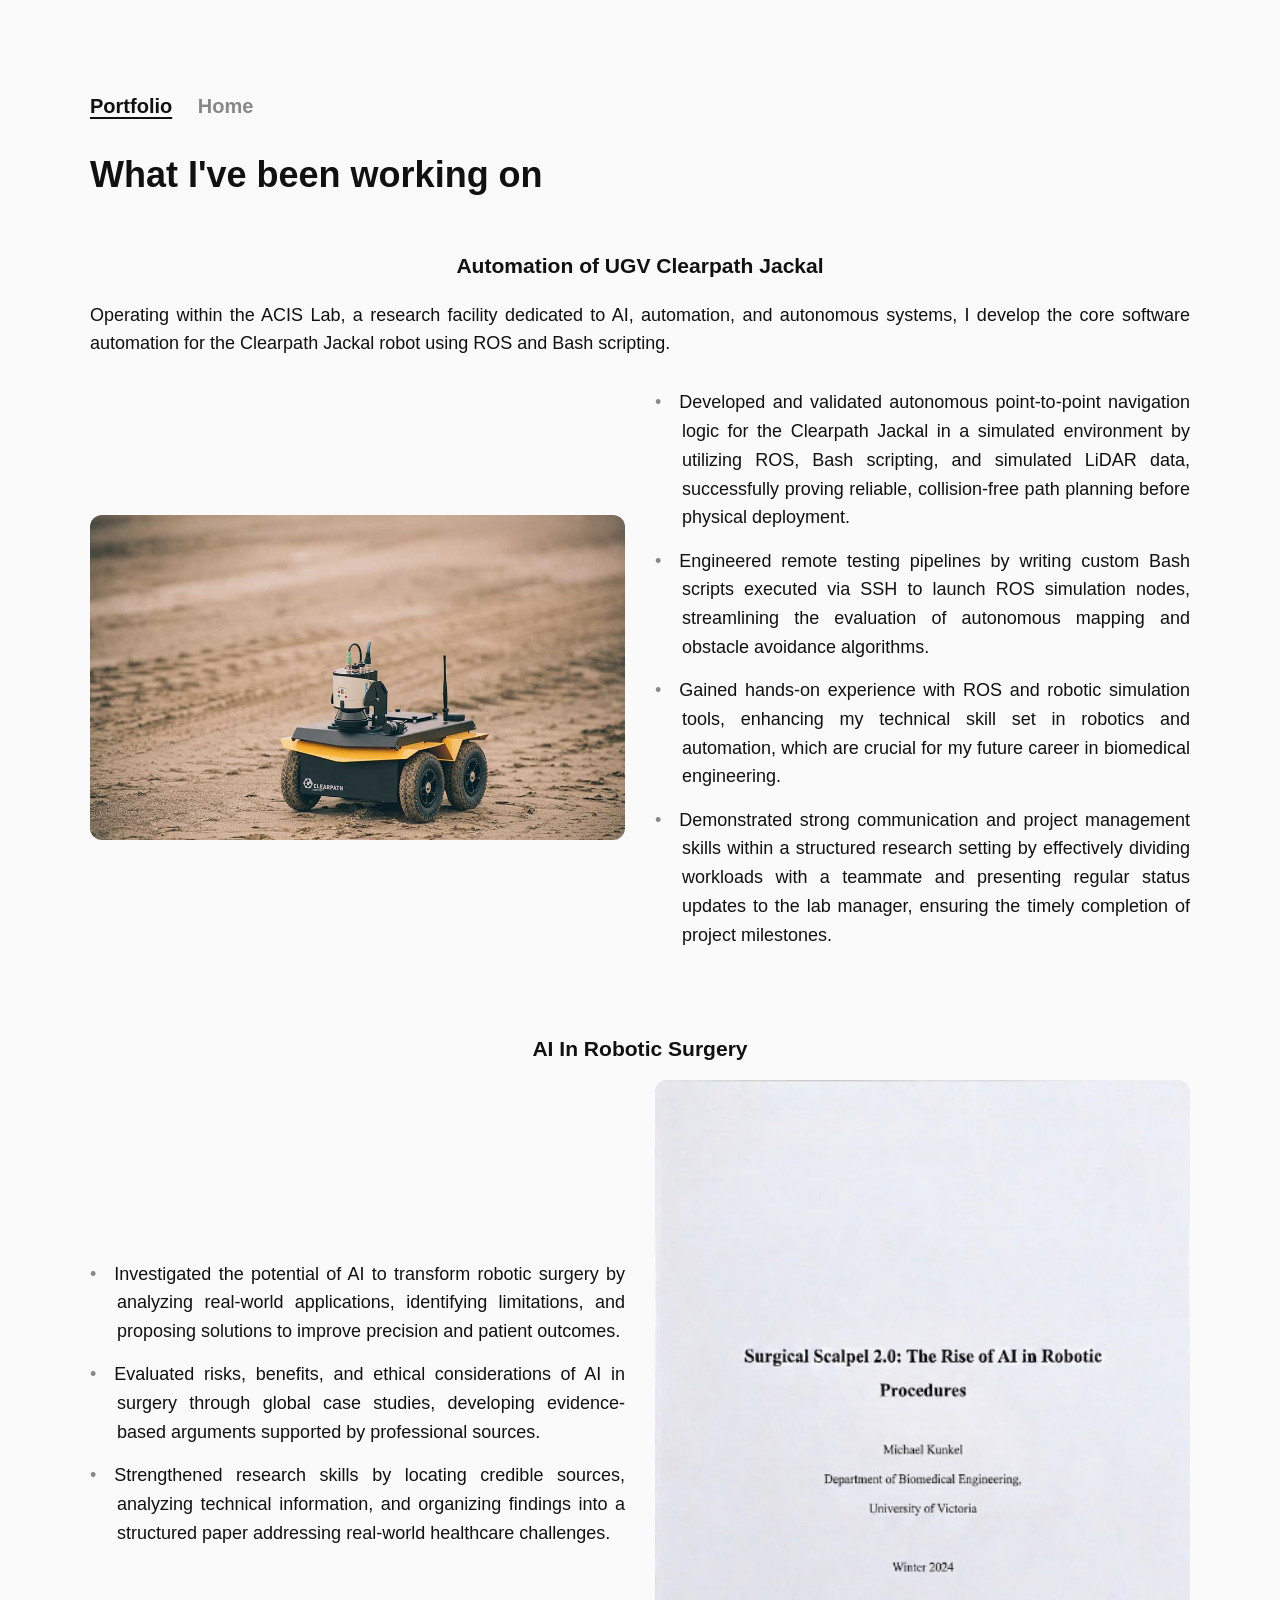
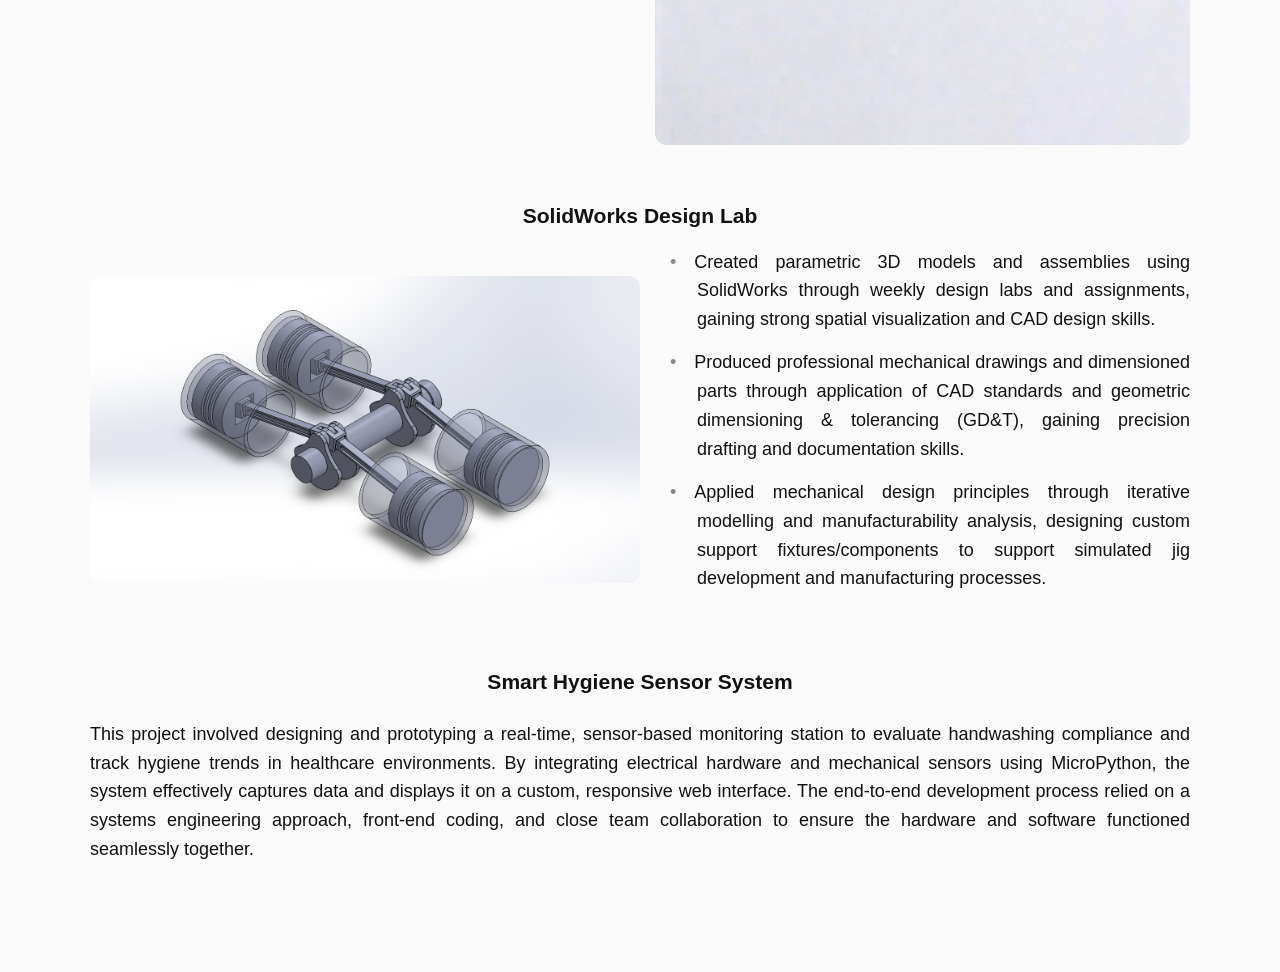
==== projects.html @ eeef533e "Final Version" ====
<!DOCTYPE html>
<html lang="en">


<head>
    <meta charset="UTF-8">
    <meta name="viewport" content="width=device-width, initial-scale=1.0">
    <title>Michael Kunkel</title>

    <link rel="stylesheet" href="style.css">
</head>


<div class="content">

    <nav>
        <a href="projects.html" class="active"> Portfolio</a>
        <a href="index.html">Home</a>
    </nav>

    <h1>What I've been working on</h1>

    <div class="project-card">
        <div>

            <h3 style="text-align: center; margin-bottom: 10px;">Automation of UGV Clearpath Jackal</h3>

            <p style="text-align: justify; margin-bottom: 30px;">Operating within the ACIS Lab, a research facility
                dedicated to AI, automation, and autonomous systems, I develop the core software automation for the
                Clearpath Jackal robot using ROS and Bash scripting.</p>

            <div class="project-card" style="margin-bottom: 10px;">

                <img src="images/project1.jpg" alt="Clearpath Jackal" class="project-img"
                    style="height: 325px; object-fit: cover;">

                <div class="project-text">
                    <ul>
                        <li>Developed and validated autonomous point-to-point navigation logic for the Clearpath
                            Jackal in a simulated environment by utilizing ROS, Bash scripting, and simulated LiDAR
                            data, successfully proving reliable, collision-free path planning before physical
                            deployment.</li>
                        <li>Engineered remote testing pipelines by writing custom Bash scripts executed via SSH to
                            launch ROS simulation nodes, streamlining the evaluation of autonomous mapping and
                            obstacle avoidance algorithms.</li>
                        <li>Gained hands-on experience with ROS and robotic simulation tools, enhancing my technical
                            skill set in robotics and automation, which are crucial for my future career in
                            biomedical engineering.</li>
                        <li>Demonstrated strong communication and project management skills within a structured
                            research setting by effectively dividing workloads with a teammate and presenting
                            regular status updates to the lab manager, ensuring the timely completion of project
                            milestones.</li>
                    </ul>
                </div>

            </div>

        </div>

    </div>

    <div>

        <h3 style="text-align: center; margin-bottom: 15px;">AI In Robotic Surgery</h3>

        <div class="project-card" style="margin-bottom: 10;">

            <div class="project-text">
                <ul>
                    <li>Investigated the potential of AI to transform robotic surgery by analyzing real-world
                        applications, identifying limitations, and proposing solutions to improve precision and
                        patient outcomes.</li>
                    <li>Evaluated risks, benefits, and ethical considerations of AI in surgery through global case
                        studies, developing evidence-based arguments supported by professional sources.</li>
                    <li>Strengthened research skills by locating credible sources, analyzing technical information,
                        and organizing findings into a structured paper addressing real-world healthcare challenges.
                    </li>
                </ul>
            </div>

            <img src="images/project2.jpeg" alt="AI in Robotic Surgery" class="project-img">

        </div>

    </div>


    <div>

        <h3 style="text-align: center; margin-bottom: 15px;">SolidWorks Design Lab</h3>

        <div class="project-card" style="margin-bottom: 10;">

            <img src="images/project4.png" alt="SolidWorks Design Lab" class="project-img">

            <div class="project-text">
                <ul>
                    <li>Created parametric 3D models and assemblies using SolidWorks through weekly design labs and
                        assignments, gaining strong spatial visualization and CAD design skills.</li>
                    <li>Produced professional mechanical drawings and dimensioned parts through application of CAD
                        standards and geometric dimensioning & tolerancing (GD&T), gaining precision drafting and
                        documentation skills.</li>
                    <li>Applied mechanical design principles through iterative modelling and manufacturability
                        analysis, designing custom support fixtures/components to support simulated jig development
                        and manufacturing processes.
                    </li>
                </ul>
            </div>

        </div>

    </div>

    <div style="text-align: center;">
        <h3>Smart Hygiene Sensor System</h3>
        <div style="text-align: justify">
            <p>This project involved designing and prototyping a real-time, sensor-based monitoring station to
                evaluate handwashing compliance and track hygiene trends in healthcare environments. By integrating
                electrical hardware and mechanical sensors using MicroPython, the system effectively captures data
                and displays it on a custom, responsive web interface. The end-to-end development process relied on
                a systems engineering approach, front-end coding, and close team collaboration to ensure the
                hardware and software functioned seamlessly together.</p>
        </div>
    </div>

</div>

</body>

</html>
---- style.css ----
:root {
    --bg-color: #fafafa;
    --text-color: #111111;
    --muted-text: #888888;
}

body {
    margin: 0;
    padding: 0;
    font-family: -apple-system, BlinkMacSystemFont, "Segoe UI", Roboto, Helvetica, Arial, sans-serif;
    background-color: var(--bg-color);
    color: var(--text-color);
    -webkit-font-smoothing: antialiased;
}

.hero {
    height: 100vh;
    width: 100%;
    position: relative;

    background-image: url('images/background.jpg');
    background-color: #333;

    background-size: cover;
    background-position: center;

    display: flex;
    flex-direction: column;
    justify-content: center;
    align-items: center;
    text-align: center;
}

.hero-overlay {
    position: absolute;
    top: 0;
    left: 0;
    width: 100%;
    height: 100%;
    background-color: rgba(0, 0, 0, 0.5);
    z-index: 1;
}

.hero-content {
    z-index: 2;
    color: white;
}


.profile-wrapper {
    width: 180px;
    height: 180px;
    border-radius: 50%;
    border: 4px solid white;
    margin-bottom: 20px;

    background-color: #f4f4f4;

    margin-left: auto;
    margin-right: auto;
    display: flex;
    justify-content: center;
    align-items: center;
    overflow: hidden;
}

.profile-pic {
    width: 90%;

    height: auto;
    border-radius: 50%;
}

.project-card {
    display: flex;
    align-items: center;
    gap: 30px;
    margin-bottom: 3em;
}

.project-img {
    width: 50%;
    height: auto;
    border-radius: 12px;
}

.project-text {
    width: 50%;
}

.project-text h3 {
    margin-top: 0;
    font-size: 20px;
    text-align: center;
}

.project-text p {
    text-align: justify;
}

@media (max-width: 600px) {
    .project-card {
        flex-direction: column;
    }

    .project-img,
    .project-text {
        width: 100%;
        height: auto;
    }
}

.hero h1 {
    font-size: 40px;
    margin: 0 0 10px 0;
    color: white;
}

.hero p {
    font-size: 22px;
    margin: 0;
    color: #eeeeee;
}

.content {
    max-width: 1100px;
    margin: 0 auto;
    padding: 10vh 20px 10vh 20px;
    line-height: 1.6;
    font-size: 18px;
}

.content h2 {
    font-size: 16px;
    font-weight: 600;
    margin-top: 3em;
    margin-bottom: 0.8em;
}

ul {
    list-style-type: none;
    padding-left: 0;
    margin-top: 0;
    text-align: justify;
}

li {
    margin-bottom: 0.8em;
    padding-left: 1.5em;
    text-indent: -1.5em;
    text-align: justify;

}

li::before {
    content: "•";
    padding-right: 1em;
    color: var(--muted-text);
}

a {
    color: var(--text-color);
    text-decoration: underline;
    text-underline-offset: 4px;
}

a:hover {
    opacity: 0.5;
}

nav {
    margin-bottom: 1em;
    font-size: 20px;
    font-weight: bold;
}

nav a {
    margin-right: 20px;
    color: var(--muted-text);
    text-decoration: none;
}

nav a.active {
    color: var(--text-color);
    text-decoration: underline;
    text-underline-offset: 4px;
}

nav a:hover {
    color: var(--text-color);
}

.hero-content nav a {
    color: rgba(255, 255, 255, 0.774); /* Change this to whatever color you want! (e.g., #00ff00, lightblue) */
    background-color: transparent; /* Optional: Try adding a background color like #333 to make them look like real buttons */
    padding: 10px 20px; /* Optional: Adds some breathing room if you use a background color */
    border-radius: 8px; /* Optional: Rounds the corners */
    transition: 0.2s ease; /* Makes the hover effect smooth */
}
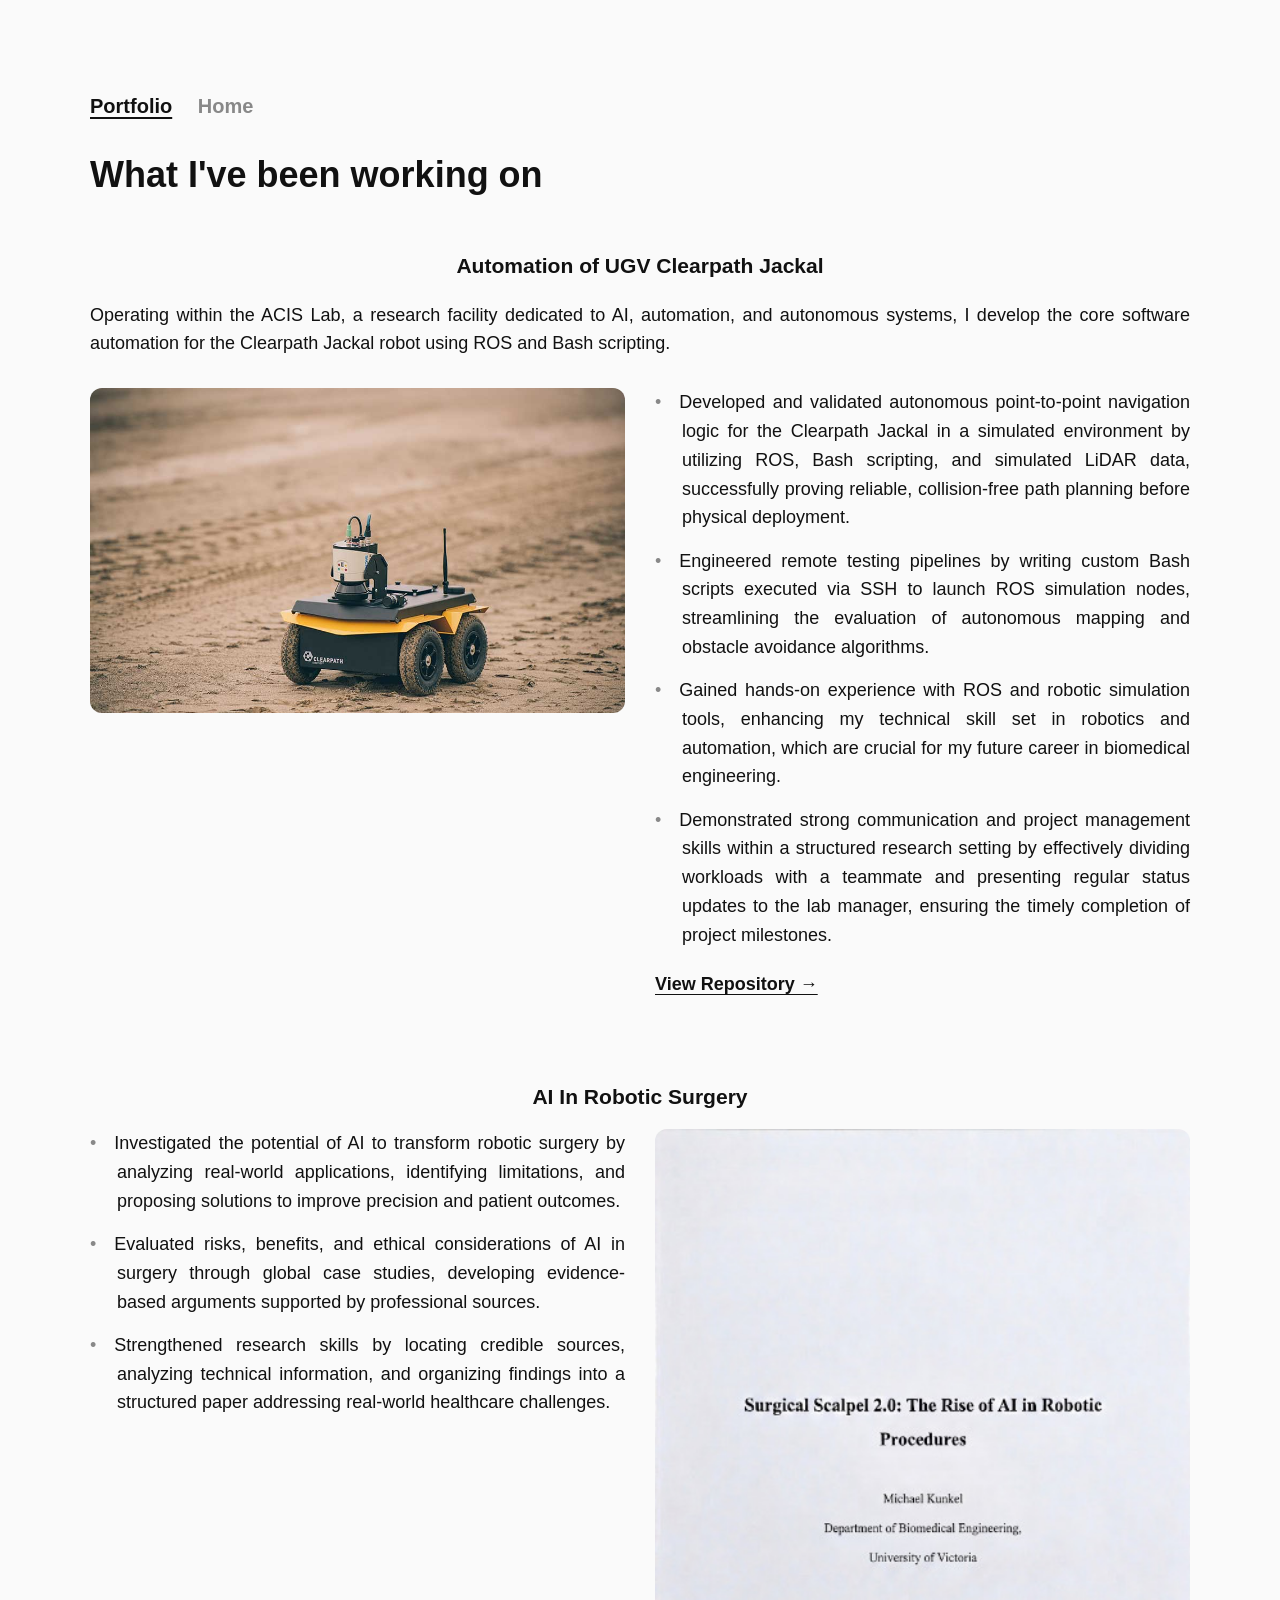
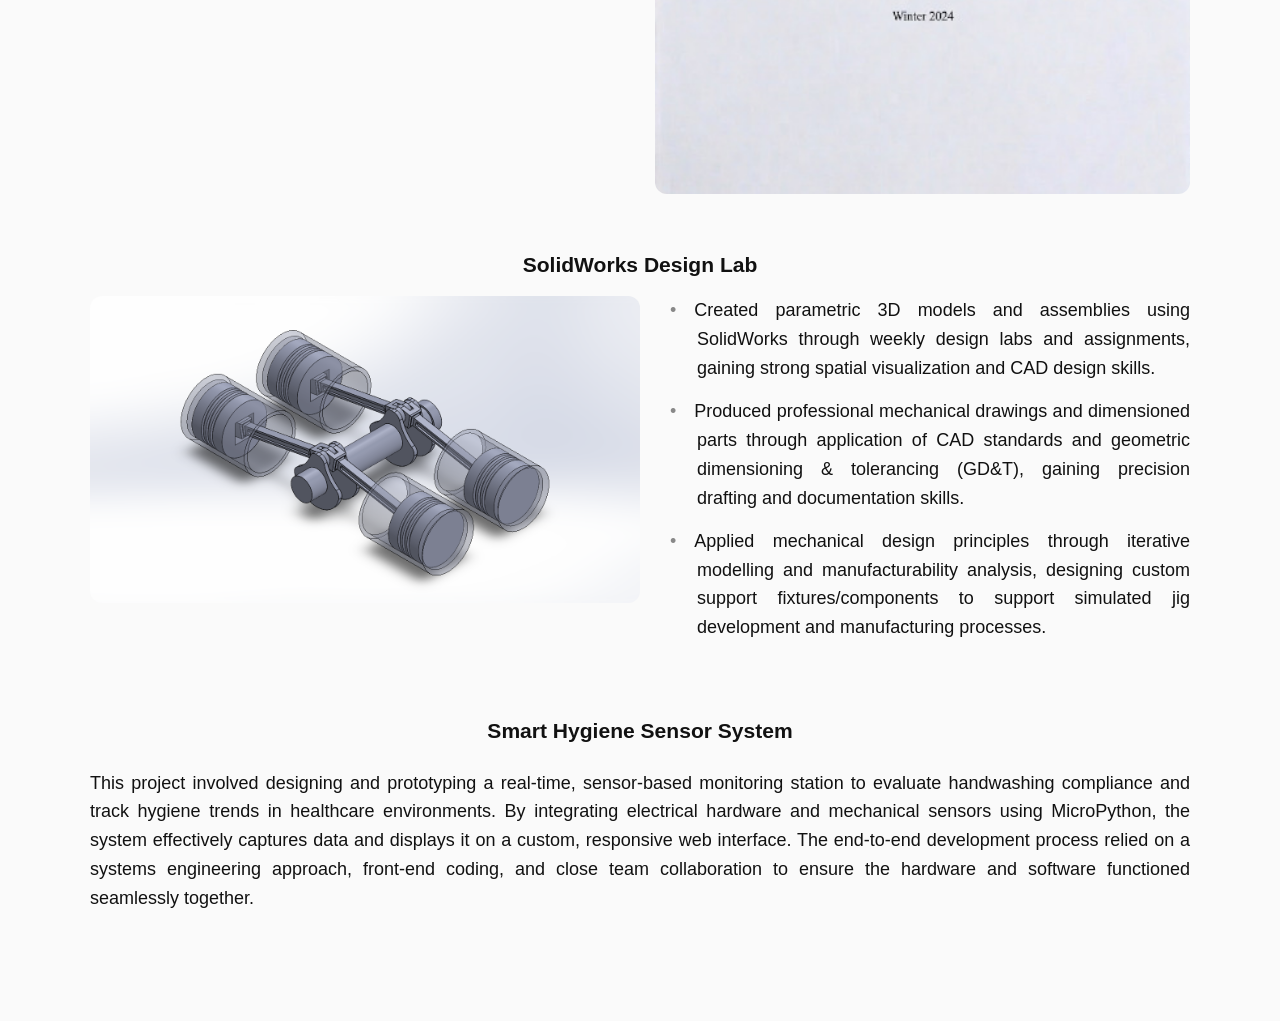
==== commit 66dd52f3: "02/06/2026 Fix: Update project description and add repository link" ====
--- a/projects.html
+++ b/projects.html
@@ -51,6 +51,10 @@
                             regular status updates to the lab manager, ensuring the timely completion of project
                             milestones.</li>
                     </ul>
+                    <p style="margin-top: 20px;">
+                        <a href="https://github.com/MichaelKunkel/jackal_ws" target="_blank"
+                            style="font-weight: bold;">View Repository &rarr;</a>
+                    </p>
                 </div>
 
             </div>
--- a/style.css
+++ b/style.css
@@ -73,7 +73,7 @@
 
 .project-card {
     display: flex;
-    align-items: center;
+    align-items: flex-start; 
     gap: 30px;
     margin-bottom: 3em;
 }
@@ -196,4 +196,54 @@
     padding: 10px 20px; /* Optional: Adds some breathing room if you use a background color */
     border-radius: 8px; /* Optional: Rounds the corners */
     transition: 0.2s ease; /* Makes the hover effect smooth */
+}
+
+.about-img {
+    width: 35%;
+    height: auto;
+    border-radius: 4px;
+    
+    aspect-ratio: 3/5; 
+    
+    object-fit: cover; 
+    
+    object-position: top;
+    margin-top: 90px; 
+}
+
+.about-text {
+    width: 65%;
+}
+.about-text p {
+    text-align: justify;
+}
+
+
+/* Mobile Phone Adjustments */
+@media (max-width: 600px) {
+    .project-card {
+        flex-direction: column;
+    }
+
+    .project-img,
+    .project-text {
+        width: 100%;
+        height: auto;
+    }
+
+    .about-img {
+        width: 100%; 
+        
+        aspect-ratio: auto; 
+        
+        margin-top: 0; 
+        margin-bottom: 20px;
+    }
+    
+    .about-text {
+        width: 100%;
+    }
+    .about-text p {
+    text-align: justify !important;
+}
 }
